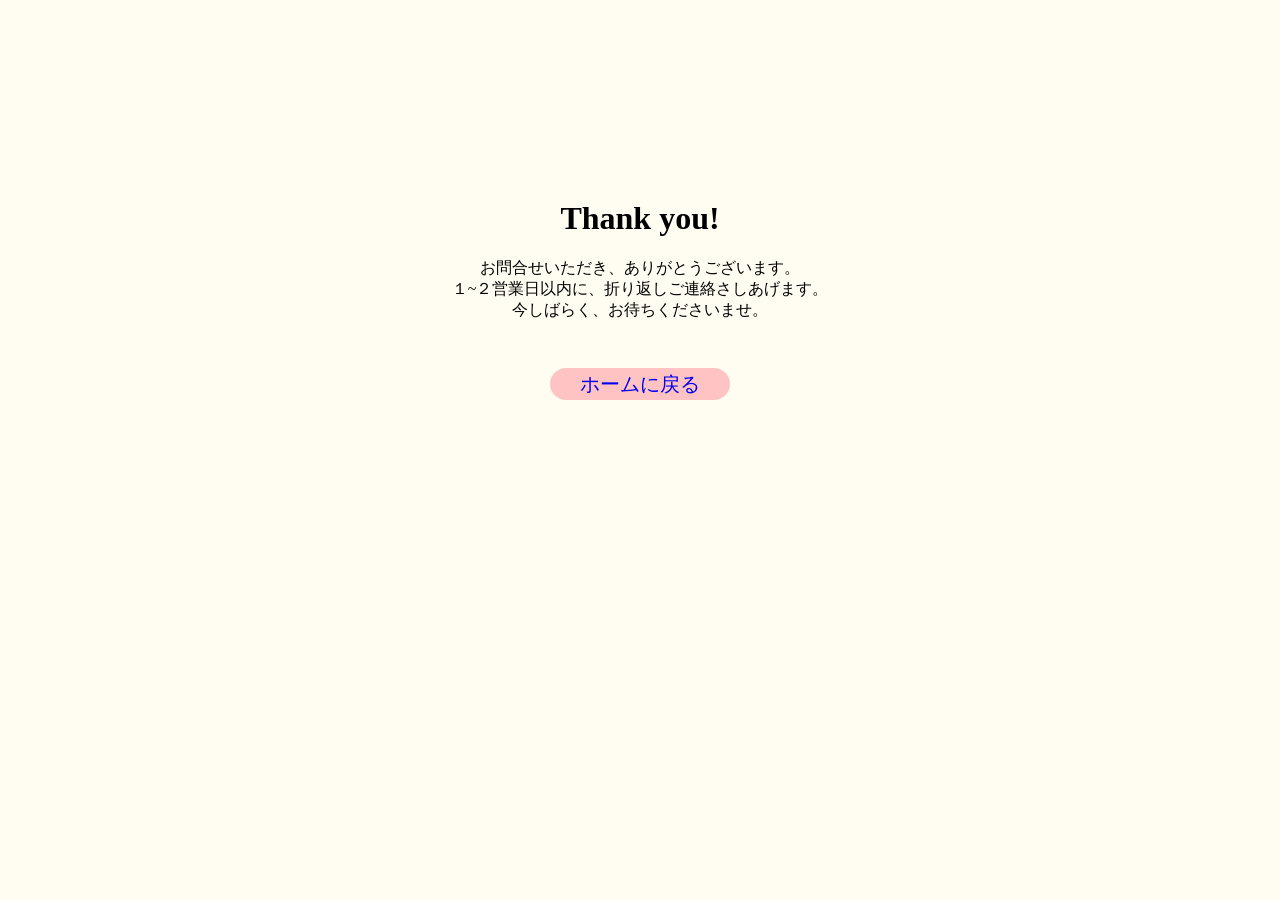
==== privacy/index.html @ 7d1b2efc "サイトタイトル・説明文を修正" ====
<!doctype html>
<html lang="ja">
  <head>
    <meta charset="UTF-8" />
    <meta name="viewport" content="width=device-width, initial-scale=1.0" />
    <link rel="stylesheet" href="../css/thankyou.css" />
    <title>Thank You!</title>
  </head>
  <body>
    <div id="thankyou">
      <h1>Thank you!</h1>
      <p class="contents">
        お問合せいただき、ありがとうございます。<br />
        １~２営業日以内に、折り返しご連絡さしあげます。<br />
        今しばらく、お待ちくださいませ。<br />
      </p>
      <a href="../index.html" id="home-button">ホームに戻る</a>
    </div>
  </body>
</html>
---- css/thankyou.css ----
:root {
  --button-color: #FFC3C4;
}

* {
    box-sizing: border-box;
}


body {
    margin:0 auto;
    font-family: "Hiragino Mincho ProN", "Shippori Mincho Regular", serif;
    background-color: #FFFDF2;
}

#thankyou {
    width: 50%;
    margin: 200px auto 0 auto;
    text-align: center;
}

.contents {
    margin: 10px 0 50px 0;
}

#home-button {
    font-size: 20px;
    background-color: var(--button-color);
    border: none;
    padding: 5px 30px;
    border-radius: 30px;
    font-family: inherit;
    text-decoration: none;
}

#home-button:visited {
    color: inherit;
}

#home-button:hover {
    opacity: 0.8;
}
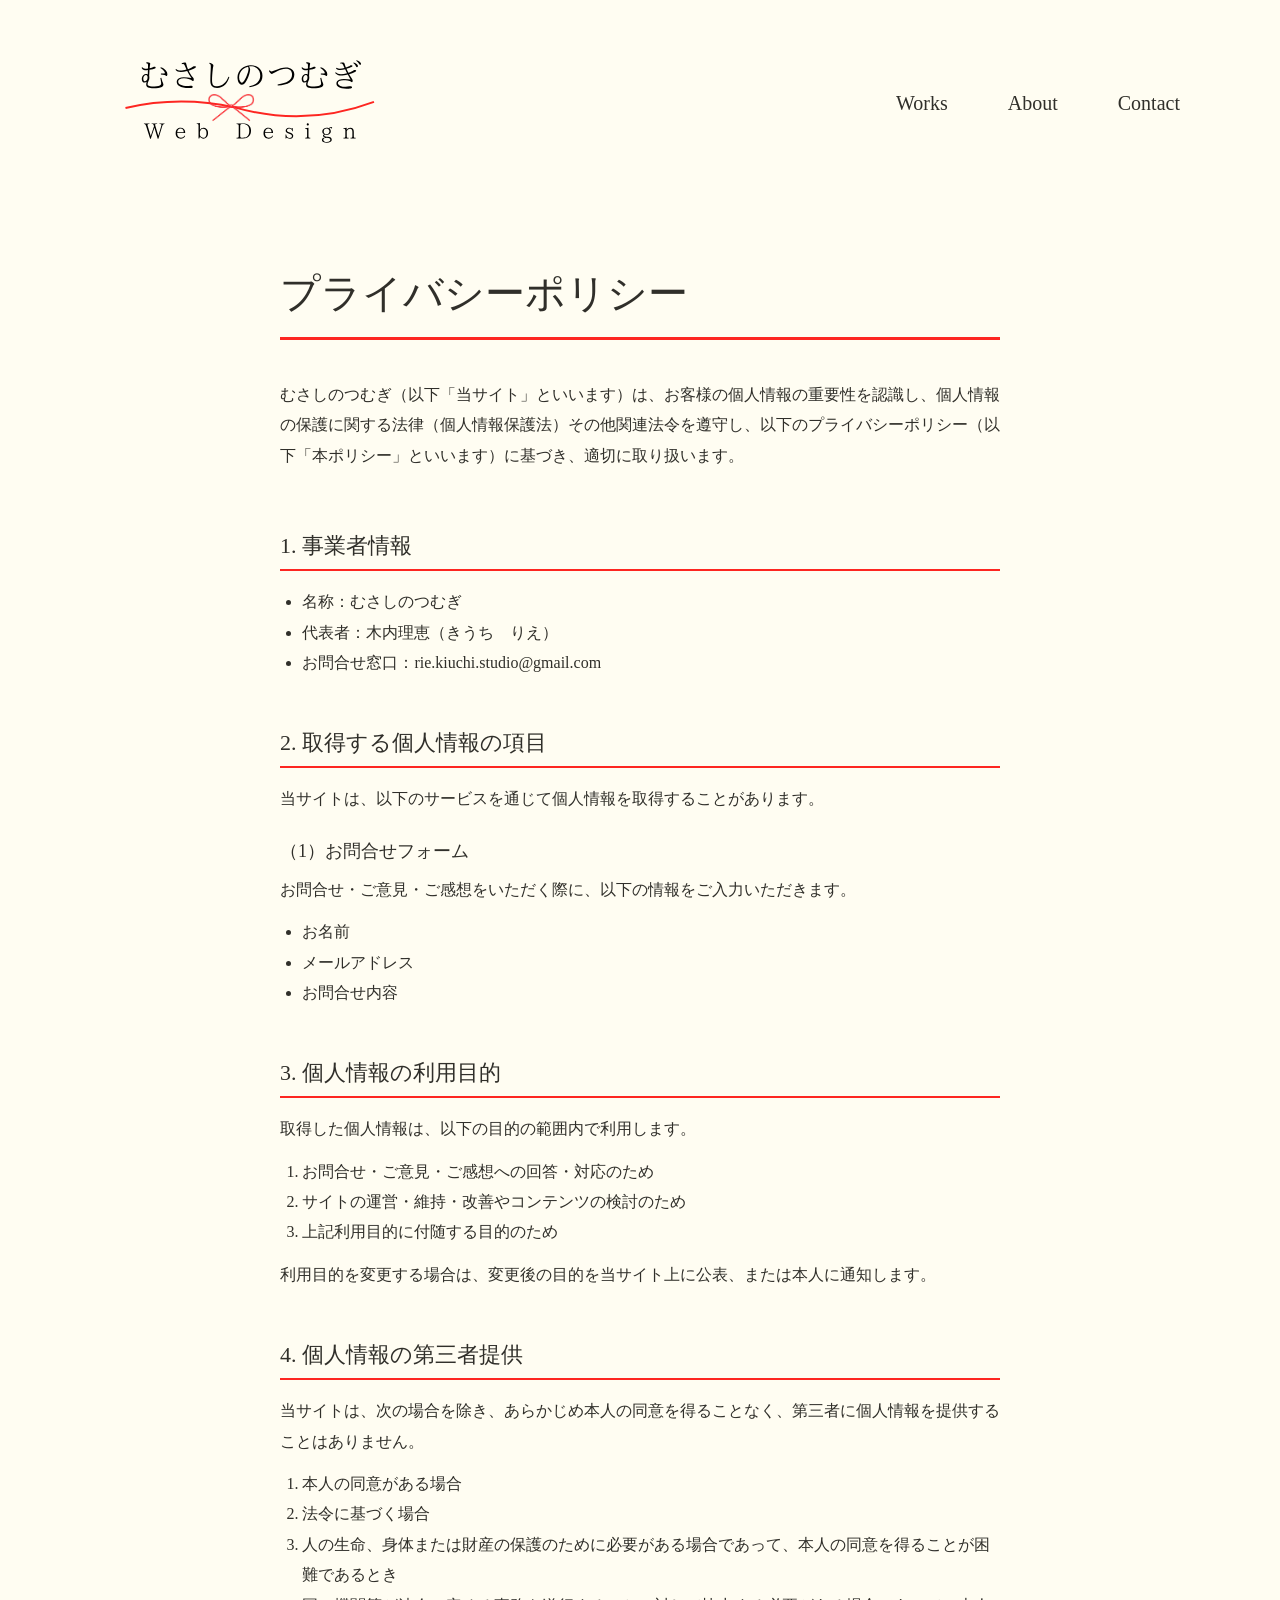
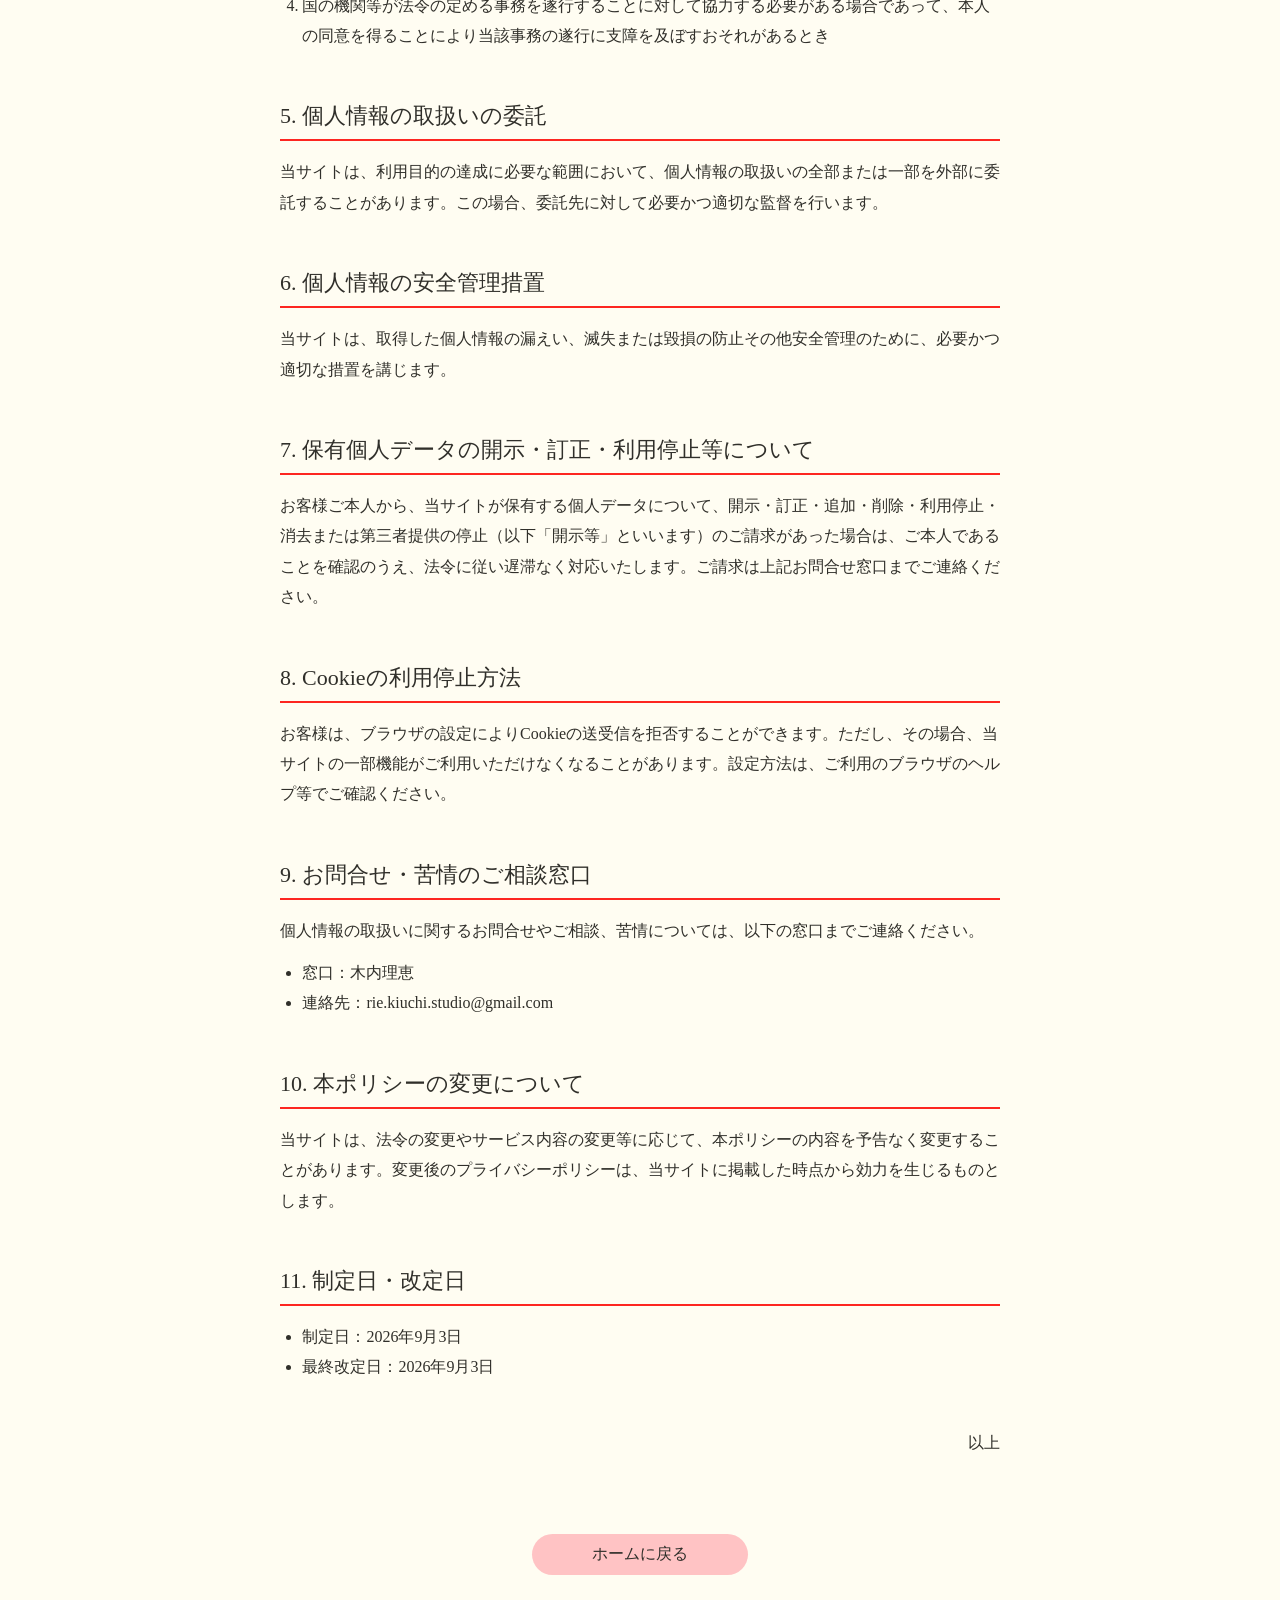
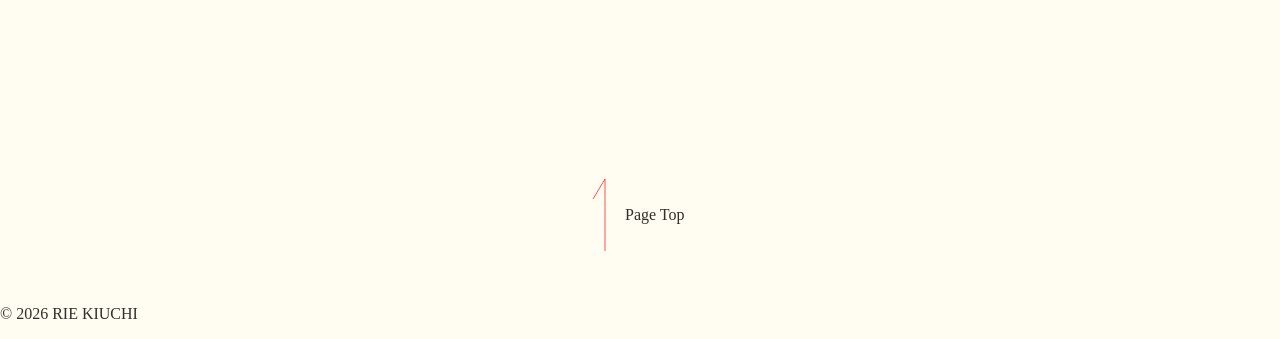
==== commit fc4a641a: "プライバシーポリシーを追加" ====
--- a/privacy/index.html
+++ b/privacy/index.html
@@ -3,18 +3,151 @@
   <head>
     <meta charset="UTF-8" />
     <meta name="viewport" content="width=device-width, initial-scale=1.0" />
-    <link rel="stylesheet" href="../css/thankyou.css" />
-    <title>Thank You!</title>
+    <link rel="stylesheet" href="../css/style.css" />
+    <link rel="icon" href="../img/favicon.png" />
+    <title>プライバシーポリシー｜むさしのつむぎ</title>
   </head>
-  <body>
-    <div id="thankyou">
-      <h1>Thank you!</h1>
-      <p class="contents">
-        お問合せいただき、ありがとうございます。<br />
-        １~２営業日以内に、折り返しご連絡さしあげます。<br />
-        今しばらく、お待ちくださいませ。<br />
+  <body class="policy-page">
+    <!-- ヘッダー -->
+    <header>
+      <!-- 名前 -->
+      <h3>
+        <a class="header-logo" href="../index.html">
+          <img src="../img/musashinotsumugi.svg" alt="むさしのつむぎロゴ" />
+        </a>
+      </h3>
+
+      <!-- ナビゲーション -->
+      <nav id="navigation">
+        <ul>
+          <li><a href="../index.html#works">Works</a></li>
+          <li><a href="../index.html#about">About</a></li>
+          <li><a href="../index.html#contact">Contact</a></li>
+        </ul>
+      </nav>
+      <button id="hamburger-button" type="button">
+        <span></span>
+        <span></span>
+        <span></span>
+      </button>
+    </header>
+
+    <main class="policy-content">
+      <h1 class="policy-title">プライバシーポリシー</h1>
+
+      <p class="policy-lead">
+        むさしのつむぎ（以下「当サイト」といいます）は、お客様の個人情報の重要性を認識し、個人情報の保護に関する法律（個人情報保護法）その他関連法令を遵守し、以下のプライバシーポリシー（以下「本ポリシー」といいます）に基づき、適切に取り扱います。
       </p>
-      <a href="../index.html" id="home-button">ホームに戻る</a>
-    </div>
+
+      <section class="policy-section">
+        <h2 class="policy-heading">1. 事業者情報</h2>
+        <ul>
+          <li>名称：むさしのつむぎ</li>
+          <li>代表者：木内理恵（きうち　りえ）</li>
+          <li>お問合せ窓口：rie.kiuchi.studio@gmail.com</li>
+        </ul>
+      </section>
+
+      <section class="policy-section">
+        <h2 class="policy-heading">2. 取得する個人情報の項目</h2>
+        <p>当サイトは、以下のサービスを通じて個人情報を取得することがあります。</p>
+        <h3 class="policy-subheading">（1）お問合せフォーム</h3>
+        <p>お問合せ・ご意見・ご感想をいただく際に、以下の情報をご入力いただきます。</p>
+        <ul>
+          <li>お名前</li>
+          <li>メールアドレス</li>
+          <li>お問合せ内容</li>
+        </ul>
+      </section>
+
+      <section class="policy-section">
+        <h2 class="policy-heading">3. 個人情報の利用目的</h2>
+        <p>取得した個人情報は、以下の目的の範囲内で利用します。</p>
+        <ol>
+          <li>お問合せ・ご意見・ご感想への回答・対応のため</li>
+          <li>サイトの運営・維持・改善やコンテンツの検討のため</li>
+          <li>上記利用目的に付随する目的のため</li>
+        </ol>
+        <p>利用目的を変更する場合は、変更後の目的を当サイト上に公表、または本人に通知します。</p>
+      </section>
+
+      <section class="policy-section">
+        <h2 class="policy-heading">4. 個人情報の第三者提供</h2>
+        <p>当サイトは、次の場合を除き、あらかじめ本人の同意を得ることなく、第三者に個人情報を提供することはありません。</p>
+        <ol>
+          <li>本人の同意がある場合</li>
+          <li>法令に基づく場合</li>
+          <li>人の生命、身体または財産の保護のために必要がある場合であって、本人の同意を得ることが困難であるとき</li>
+          <li>国の機関等が法令の定める事務を遂行することに対して協力する必要がある場合であって、本人の同意を得ることにより当該事務の遂行に支障を及ぼすおそれがあるとき</li>
+        </ol>
+      </section>
+
+      <section class="policy-section">
+        <h2 class="policy-heading">5. 個人情報の取扱いの委託</h2>
+        <p>
+          当サイトは、利用目的の達成に必要な範囲において、個人情報の取扱いの全部または一部を外部に委託することがあります。この場合、委託先に対して必要かつ適切な監督を行います。
+        </p>
+      </section>
+
+      <section class="policy-section">
+        <h2 class="policy-heading">6. 個人情報の安全管理措置</h2>
+        <p>
+          当サイトは、取得した個人情報の漏えい、滅失または毀損の防止その他安全管理のために、必要かつ適切な措置を講じます。
+        </p>
+      </section>
+
+      <section class="policy-section">
+        <h2 class="policy-heading">7. 保有個人データの開示・訂正・利用停止等について</h2>
+        <p>
+          お客様ご本人から、当サイトが保有する個人データについて、開示・訂正・追加・削除・利用停止・消去または第三者提供の停止（以下「開示等」といいます）のご請求があった場合は、ご本人であることを確認のうえ、法令に従い遅滞なく対応いたします。ご請求は上記お問合せ窓口までご連絡ください。
+        </p>
+      </section>
+
+      <section class="policy-section">
+        <h2 class="policy-heading">8. Cookieの利用停止方法</h2>
+        <p>
+          お客様は、ブラウザの設定によりCookieの送受信を拒否することができます。ただし、その場合、当サイトの一部機能がご利用いただけなくなることがあります。設定方法は、ご利用のブラウザのヘルプ等でご確認ください。
+        </p>
+      </section>
+
+      <section class="policy-section">
+        <h2 class="policy-heading">9. お問合せ・苦情のご相談窓口</h2>
+        <p>個人情報の取扱いに関するお問合せやご相談、苦情については、以下の窓口までご連絡ください。</p>
+        <ul>
+          <li>窓口：木内理恵</li>
+          <li>連絡先：rie.kiuchi.studio@gmail.com</li>
+        </ul>
+      </section>
+
+      <section class="policy-section">
+        <h2 class="policy-heading">10. 本ポリシーの変更について</h2>
+        <p>
+          当サイトは、法令の変更やサービス内容の変更等に応じて、本ポリシーの内容を予告なく変更することがあります。変更後のプライバシーポリシーは、当サイトに掲載した時点から効力を生じるものとします。
+        </p>
+      </section>
+
+      <section class="policy-section">
+        <h2 class="policy-heading">11. 制定日・改定日</h2>
+        <ul>
+          <li>制定日：2026年9月3日</li>
+          <li>最終改定日：2026年9月3日</li>
+        </ul>
+      </section>
+
+      <p class="policy-end">以上</p>
+      <a href="../index.html" class="send-button-design">ホームに戻る</a>
+    </main>
+
+    <footer>
+      <a href="#" class="pagetop">
+        <img class="arrow" src="../img/page-top.svg" alt="arrow" />
+        <div class="pagetop-text">Page Top</div>
+      </a>
+      <div>
+        <p id="copyright">&copy; 2026 RIE KIUCHI</p>
+      </div>
+    </footer>
+
+    <script src="../js/top.js"></script>
   </body>
 </html>
--- a/css/style.css
+++ b/css/style.css
@@ -0,0 +1,757 @@
+:root {
+  --body-color: #FFFDF2;
+  --ribbon-color: #FD2621;
+  --button-color: #FFC3C4;
+  --text-color: #302f2a;
+  --thread-space: 100px; /* 糸のレーンを左に100px確保している */  
+  --thread-left: 40px; /* 糸が引かれている左からの位置*/
+}
+
+* {
+    box-sizing: border-box;
+}
+
+html {
+    scroll-behavior: smooth;
+}
+
+h1,h2,h3 {
+    font-weight: 500;
+}
+
+body {
+    color: var(--text-color);
+    margin:0 auto;
+    font-family: "Hiragino Mincho ProN", "Shippori Mincho Regular", serif;
+    font-weight: 400;
+    background-color: var(--body-color);
+}
+
+header {
+    max-width: 1700px;
+    margin: 50px auto;
+    display: flex;
+    justify-content: space-between;
+    align-items: center;
+}
+
+.section-title {
+    font-size: 48px;
+    text-align: left;
+    margin-top: 100px;
+    margin-bottom: 20px;
+    padding: 0 0 10px 20px;
+    border-bottom: solid 3px var(--ribbon-color);
+}
+
+.ribbon-pc {
+    position: absolute;
+    left: 0px;
+    top: -20px;    
+    width: 80px;
+    height: 50px;
+    z-index: 5;
+    opacity: 0;
+    transition: opacity 1s ease;     
+}
+
+.ribbon-pc.scroll {
+    opacity: 1;
+}
+
+.ribbon-sp {
+    display: none;
+}
+
+/* .ribbon-pc(position: absolute)の基準にするため、
+   セクション共通で position: relative を持たせる */
+.thread-sections {
+    position: relative;
+    scroll-margin-top: 40px;
+}
+
+/* 糸のレーン分、左側を空ける共通クラス。
+   各セクションの中身をまとめて1つのdivで囲み、そのdivにだけ付ける。
+   margin-leftなのは、中の要素が別途 padding-left を持っていても競合しないようにするため */
+.thread-content {
+    margin-left: var(--thread-space);
+}
+
+
+/* 糸含む全体 */
+.page-wrapper {
+    position: relative;
+    max-width: 1080px;
+    margin: 0 auto;
+}
+
+/* 糸 */
+
+/* メインセクションの糸 */
+#thread-line-top {
+    position: absolute;
+    top: 80px;
+    left: var(--thread-left);
+    width: 1px;
+    height: calc(100% + 20px);
+    background-color: var(--ribbon-color);
+    z-index: 5;
+    /* 糸の動き */
+    transform: scaleY(0);
+    transform-origin: top;
+    transition: transform 1.5s ease 0.5s;
+}
+
+#thread-line-top.scroll {
+    transform: scaleY(1);
+}
+
+/* 他セクションの糸 */
+.thread-line {
+    position: absolute;
+    left: var(--thread-left);
+    width: 1px;
+    height: calc(100% + 100px);
+    background-color: var(--ribbon-color);
+    z-index: 5;
+    transform: scaleY(0);
+    transform-origin: top;
+    transition: transform 2.5s ease 0.5s;
+}
+
+.thread-line.scroll {
+    transform: scaleY(1);
+}
+
+/* 最後のセクションのみ糸を短く */
+#contact .thread-line {
+    height: 100%;
+}
+
+/* ナビゲーション */
+#hamburger-button {
+    display: none;
+}
+
+header > h3 {
+    padding-left: 100px;
+    font-size: 24px;
+    margin: 0;
+}
+
+.header-logo {
+    text-decoration: none;
+    color: inherit;
+}
+
+
+#navigation {
+    padding-right: 100px;
+    font-size: 20px;
+}
+
+#navigation ul {
+    display: flex;
+    padding-left: 0;
+    column-gap: 60px;
+}
+
+#navigation li {
+    list-style: none;
+}
+
+#navigation a {
+    text-decoration: none;
+    color: var(--text-color);
+}
+
+#navigation a:hover {
+    /* text-decoration: underline; */
+    opacity: 50%;
+}
+
+
+/* Main Visual */
+#main-visual {
+    position: relative;
+    /* height: 80vh; */
+    height: clamp(600px, 80vh, 750px);
+}
+
+.main-message {
+    width: 60%;
+}
+
+.main-text {
+    position: relative; 
+    font-size: 48px;
+    z-index: 12;
+    margin: 0;
+    padding: 130px 0 0 0;
+    font-weight: 300;
+}
+
+.main-text > span {
+    color: var(--ribbon-color);
+}
+
+.sub-text{
+    position: relative;
+    padding: 24px 0 0 5px;
+    z-index: 11;
+    font-size: 24px;   
+    font-weight: 300;
+    line-height: 1.8;
+}
+
+.my-photo {
+    /* ヒーローエリアの画像は、pagewrapper=1080pxより左右200pxずつ大きめに表示する */
+    position: absolute;
+    left: -200px;
+    width: calc(100% + 400px);
+    height: 100%;
+    object-fit: cover;
+    object-position: right center;
+    z-index: 1;
+}
+
+/* Message */
+.message-area {
+    display: grid;
+    grid-template-columns: 300px 1fr;
+    grid-template-areas:
+        "photo contents"
+        "photo name";
+    align-items: center;
+    gap: 24px;
+}
+
+.message-photo {
+    grid-area: photo;
+    width: 300px;
+}
+
+.message-photo img {
+    width: 100%;
+    border-radius: 10px;
+}
+
+.message-contents {
+    grid-area: contents;
+}
+
+.message-title {
+    font-size: 28px;
+    font-weight: 400;
+}
+
+.my-name {
+    text-align: right;
+    font-size: 24px;
+}
+
+
+.my-name-s {
+    font-size: 16px;   
+}
+
+/* Works */
+
+.works-title{
+    font-size: 24px;
+    text-align: center;
+}
+
+.card-area {
+    display: flex;
+    flex-wrap: wrap;
+    justify-content: center;
+    gap: 50px 50px;
+    margin-bottom: 40px;
+}
+
+.card-title {
+    font-size: 20px;
+    font-weight: 400;
+}
+
+.cards-lp{
+    width: 500px;
+}
+
+.cards-banner{
+    width: 300px;
+}
+
+.cards-lp > img {
+    width: 100%;
+}
+
+.cards-banner > img {
+    width: 90%;
+}
+
+.source {
+    display: inline-block;
+    width: 80px;
+}
+
+.tool-figma {
+    background-color: #B0D4E2;
+    text-align: center;
+    border-radius: 12px;
+    padding: 2px 16px;    
+}
+
+.tool-photoshop {
+    background-color: #FCC0EA;
+    text-align: center;
+    border-radius: 12px;
+    padding: 2px 16px;
+}
+
+.tool-wordpress {
+    background-color: #a4e7cb;
+    text-align: center;
+    border-radius: 12px;
+    padding: 2px 16px;
+}
+
+
+/* About */
+
+.about-container {
+    display: flex;
+    gap: 0 5%;
+    margin-top: 100px;
+    padding: 0 20px;
+}
+
+.about-img {
+    width: 40%;
+}
+
+.about-photo {
+    width: 100%;
+    border-radius: 5%;
+}
+
+.about-text {
+    width: 60%;
+}
+
+.about-text > h2 {
+    margin: 0;
+}
+
+#skill-grid {
+    display: grid;
+    grid-template-columns: 120px 1fr;
+    row-gap: 10px;
+}
+
+/* Contact */
+
+/* #contact-form {
+    display: none;
+} */
+
+.contact-table {
+    width: 60%;
+    max-width: 600px;
+    margin: 40px auto 0;
+}
+
+.form-row {
+    display: flex;
+    flex-direction: column;
+}
+
+.table-title {
+    padding: 20px 0 10px 0;    
+}
+
+.table-input {
+    padding: 10px 0;
+}
+
+#yourname, #email {
+    width: 100%;
+    height: 48px;
+}
+
+#message {
+    width: 100%;
+    height: 220px;
+}
+
+.send-button-design {
+    display: block; /* 中央揃えするためにはdivにする必要がある */
+    width: fit-content; /* input(置換要素)以外(a, buttonなど)でも幅を中身に合わせて中央揃えを効かせる */
+    margin: 16px auto 0;
+    background-color: var(--button-color);
+    border: none;
+    padding: 10px 60px;
+    border-radius: 30px;
+    cursor: pointer;
+    font-size: 20apx;
+    font-family: inherit; /* 親を継承 */
+    text-decoration: none;
+    color: inherit; /* 親を継承 */
+}
+
+.send-button-design:hover{
+    opacity: 0.8;
+}
+
+.error-message {
+    color: var(--ribbon-color);
+}
+
+/* Footer */
+.copyright {
+    text-align: center;
+    margin: 0 0 50px 0;
+}
+
+.privacy {
+    text-decoration: none;
+    color: var(--text-color);
+}
+
+.pagetop {
+    display: flex;
+    align-items: center;
+    height: 80px;
+    width: 110px;
+    margin: 100px auto 50px auto;
+    text-decoration: none;
+    color: var(--text-color);
+}
+
+.arrow {
+    height: 100%;
+}
+
+.pagetop:hover {
+    opacity: 50%;
+}
+
+/* Privacy Policy */
+.policy-content {
+    max-width: 800px;
+    margin: 0 auto;
+    padding: 60px 40px 100px;
+}
+
+.policy-title {
+    font-size: 40px;
+    font-weight: 500;
+    margin: 0 0 40px;
+    padding-bottom: 16px;
+    border-bottom: solid 3px var(--ribbon-color);
+}
+
+.policy-lead {
+    line-height: 1.9;
+    margin-bottom: 60px;
+}
+
+.policy-section {
+    margin-bottom: 50px;
+}
+
+.policy-heading {
+    font-size: 22px;
+    font-weight: 500;
+    margin: 0 0 16px;
+    padding-bottom: 8px;
+    border-bottom: solid 2px var(--ribbon-color);
+}
+
+.policy-subheading {
+    font-size: 18px;
+    font-weight: 500;
+    margin: 24px 0 12px;
+}
+
+.policy-section p,
+.policy-section ul,
+.policy-section ol {
+    line-height: 1.9;
+    margin: 0 0 12px;
+}
+
+.policy-section ul,
+.policy-section ol {
+    padding-left: 1.4em;
+}
+
+.policy-end {
+    text-align: right;
+    margin: 0 0 80px;
+}
+
+.policy-home-link {
+    display: inline-block;
+    color: inherit;
+}
+
+/* Thank You */
+#thankyou {
+    width: 50%;
+    margin: 200px auto 0 auto;
+    text-align: center;
+}
+
+#thankyou .contents {
+    margin: 10px 0 50px 0;
+}
+
+#home-button {
+    font-size: 20px;
+    background-color: var(--button-color);
+    border: none;
+    padding: 5px 30px;
+    border-radius: 30px;
+    font-family: inherit;
+    text-decoration: none;
+}
+
+#home-button:visited {
+    color: inherit;
+}
+
+#home-button:hover {
+    opacity: 0.8;
+}
+
+@media (max-width: 767px) {
+    .policy-content {
+        padding: 40px 20px 80px;
+    }
+
+    .policy-title {
+        font-size: 28px;
+    }
+
+    .policy-heading {
+        font-size: 20px;
+    }
+}
+
+
+@media (max-width: 767px) {
+    /* メニュー開いている間はスクロール禁止 */
+    body.menu-open {
+        overflow: hidden;
+    }
+
+    /* SPでは糸のレーンを使わないので、共通の左空けをリセット。
+       代わりに全セクション共通で左右にpaddingを効かせる */
+    .thread-content {
+        margin-left: 0;
+        padding: 0 40px;
+    }
+
+    /* ヘッダ */
+    header {
+        margin: 20px auto;
+        position: relative;
+    }
+
+    #navigation {
+        position: fixed;
+    }
+
+    #navigation.is-opened {
+        display: block;
+        width: 100vw;
+        height: 100vh;
+        top: 0px;
+        background-color: rgb(100, 100, 100, 0.8) ;
+        z-index: 20;
+    }
+
+    #navigation ul {
+        flex-direction: column;
+        align-items: center;
+        gap: 50px;
+        width: 80vw;
+        height: 100vh;
+        margin: 0;
+        padding-top: 100px;
+        border-radius: 0 10px 10px 0;
+        background-color: var(--body-color);
+        transform: translateX(-80vw);
+        transition: 0.5s;
+    }
+
+    #navigation.is-opened ul {
+        transform: translateX(0);
+    }
+
+    #hamburger-button {
+        display: flex;
+        flex-direction: column;
+        justify-content: space-between;
+        gap: 10px;
+        color: var(--ribbon-color);
+        border: none;
+        background-color: transparent;
+        cursor: pointer;
+        margin-right: 20px;
+        z-index: 30;
+    }
+
+    #hamburger-button span {
+        width: 30px;
+        height: 2px;
+        background-color: var(--ribbon-color);
+        transition: 0.3s;
+    }
+
+    #hamburger-button.is-opened span:nth-of-type(1){
+        transform: translateY(12px) rotate(45deg);
+    }
+
+    #hamburger-button.is-opened span:nth-of-type(2){
+        opacity: 0;
+    }
+
+    #hamburger-button.is-opened span:nth-of-type(3){
+        transform: translateY(-12px) rotate(-45deg);
+    }
+
+    header > h3 {
+        padding-left: 20px;
+        font-size: 20px;
+    }
+
+    /* 各セクションのタイトル */
+    .section-title-wrapper {
+        position: relative;
+    }
+
+    .section-title {
+        font-size: 24px;
+        margin: 50px 0 20px 0; /* 左右の余白は共通の.thread-contentのpaddingに任せる */
+        padding: 0 0 5px 0;
+        border-bottom: solid 1px var(--ribbon-color);
+    }
+
+    .ribbon-sp {
+        display: block;
+        position: absolute;
+        left: 20px;
+        top: 30px;    
+        width: 40px;
+        height: 25px;
+        z-index: 5;      
+    }
+
+
+
+    /* Main Visual */    
+    .main-message {
+        width: 100%;
+        padding-left: 60px;
+    }
+
+    .main-text {
+        font-size: 32px;
+    }
+
+    .sub-text {
+        font-size: 14px;
+    }
+
+    .my-photo {
+        left: 0;
+        width: 100%;
+    }
+
+    /* 糸 */
+    .thread-line {
+        display: none;
+    }
+
+    #thread-line-top {
+        height: 350px;
+        width: 1px;
+    }
+
+    /* SP側のリボンは、Section titleを親とする*/
+    .ribbon-pc {
+        display: none;      
+    }
+    
+
+    /* Message */
+    .message-area {
+        grid-template-columns: 1fr;
+        grid-template-areas:
+            "contents"
+            "photo"
+            "name";
+    }
+
+    .message-photo {
+        width: 80%;
+        margin: 0 auto;
+    }
+
+    /* Works */
+    .works-title {
+        font-size: 16px;
+    }
+
+    .cards-lp,
+    .cards-banner{
+        width: 80%;
+    }
+
+    .cards-lp a {
+        font-size: 12px;
+    }
+
+    .cards-lp > img,
+    .cards-banner > img {
+        width: 100%;
+    }
+
+    /* About */
+    .about-container {
+        display: block;
+        margin: 0;
+        padding: 0; /* 左右の余白は共通の.thread-contentのpaddingに任せる */
+        font-size: 14px;
+    }
+
+    .about-img {
+        width: 80%;
+        margin: 30px auto 0;
+    }
+
+    .about-text {
+        width: 100%;
+    }
+
+    .about-text > h2 {
+        margin: 0;
+    }
+
+    .skill-title {
+        display: inline-block;
+        width: 120px;
+    }
+
+    
+    /* Contact */
+    /* 左右の余白は共通の.thread-contentのpaddingに任せる */
+
+    .contact-table {
+        width: 80%;
+    }
+
+}
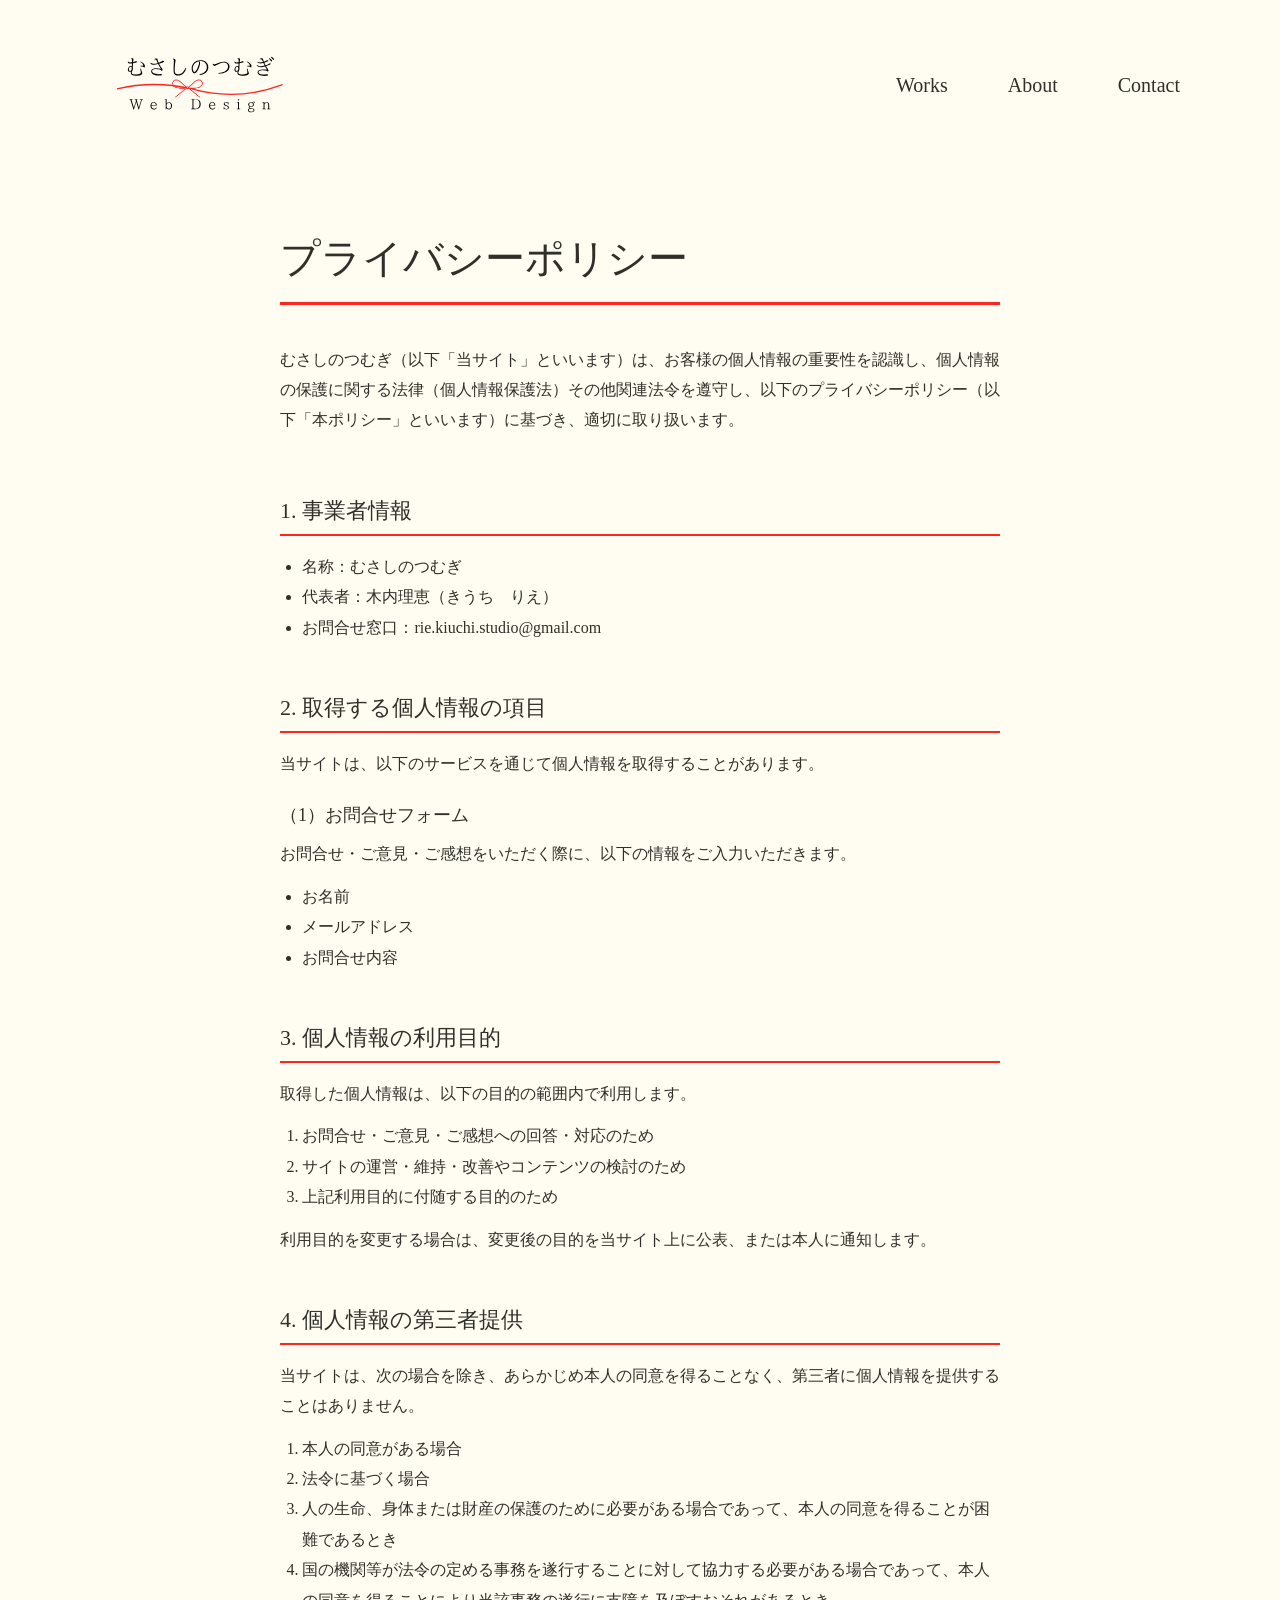
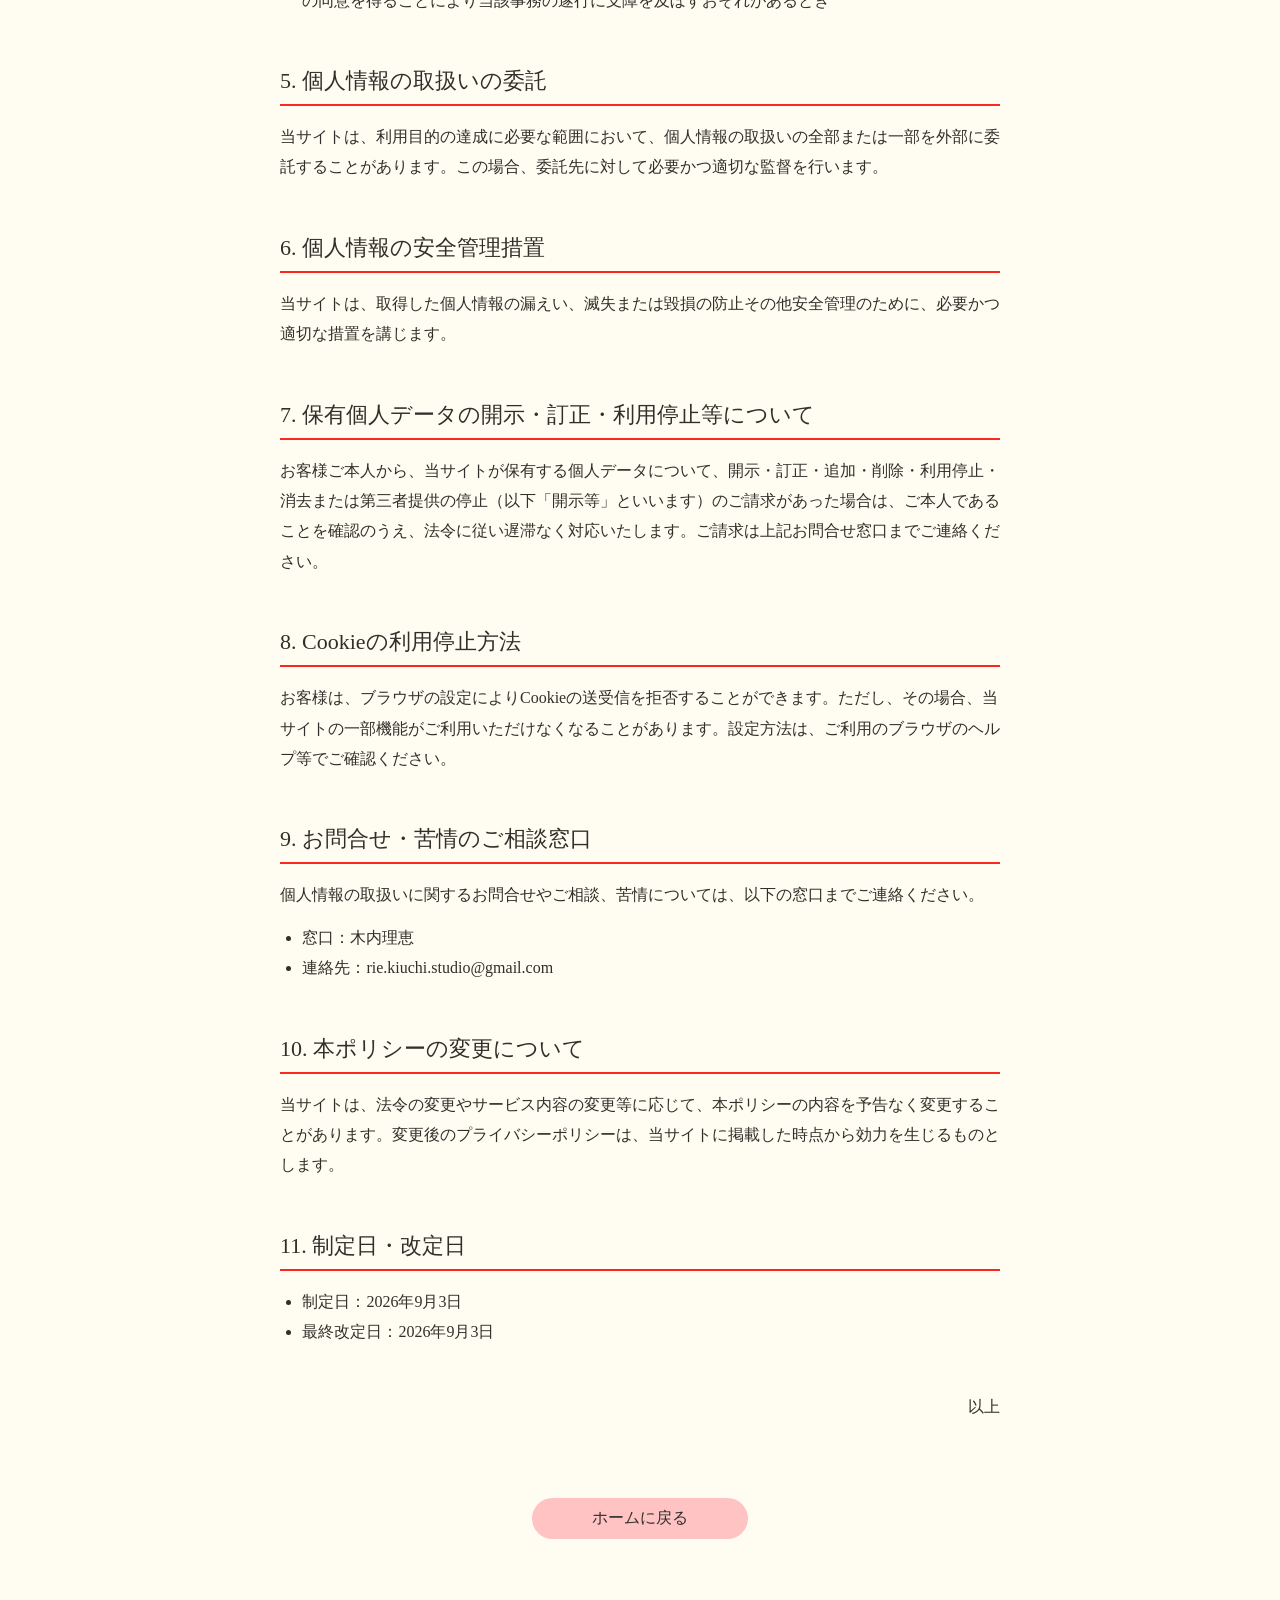
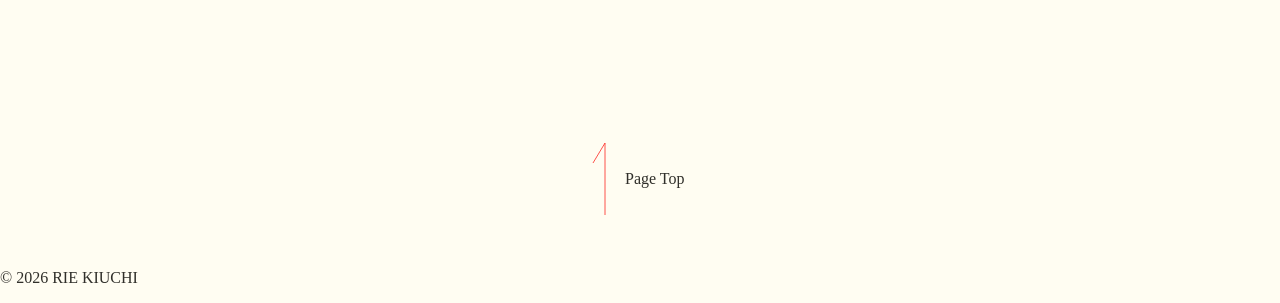
==== commit b558ff9c: "不具合修正" ====
--- a/privacy/index.html
+++ b/privacy/index.html
@@ -9,13 +9,13 @@
   </head>
   <body class="policy-page">
     <!-- ヘッダー -->
-    <header>
+    <header class="header">
       <!-- 名前 -->
-      <h3>
-        <a class="header-logo" href="../index.html">
-          <img src="../img/musashinotsumugi.svg" alt="むさしのつむぎロゴ" />
+      <div class="header-logo">
+        <a  href="/">
+          <img class="header-logo-img" src="../img/musashinotsumugi.svg" alt="むさしのつむぎロゴ" />
         </a>
-      </h3>
+      </div>
 
       <!-- ナビゲーション -->
       <nav id="navigation">
--- a/css/style.css
+++ b/css/style.css
@@ -27,12 +27,13 @@
     background-color: var(--body-color);
 }
 
-header {
-    max-width: 1700px;
-    margin: 50px auto;
-    display: flex;
-    justify-content: space-between;
-    align-items: center;
+a {
+    text-decoration: none;
+    color: var(--text-color);
+}
+
+a:hover {
+    opacity: 50%;
 }
 
 .section-title {
@@ -133,24 +134,25 @@
     display: none;
 }
 
-header > h3 {
-    padding-left: 100px;
-    font-size: 24px;
-    margin: 0;
+.header{
+    max-width: 1700px;
+    margin: 50px auto;
+    display: flex;
+    justify-content: space-between;
+    align-items: center;
+    padding: 0 100px;
 }
 
 .header-logo {
-    text-decoration: none;
-    color: inherit;
-}
-
-
-#navigation {
-    padding-right: 100px;
+    width: 200px;
+}
+
+.header-logo-img {
+    width: 100%;
+}
+
+#navigation ul {
     font-size: 20px;
-}
-
-#navigation ul {
     display: flex;
     padding-left: 0;
     column-gap: 60px;
@@ -158,11 +160,6 @@
 
 #navigation li {
     list-style: none;
-}
-
-#navigation a {
-    text-decoration: none;
-    color: var(--text-color);
 }
 
 #navigation a:hover {
@@ -555,9 +552,14 @@
     }
 
     /* ヘッダ */
-    header {
+    .header {
         margin: 20px auto;
         position: relative;
+        padding: 0 20px;     
+    }
+
+    .header-logo {
+        width: 140px;
     }
 
     #navigation {
@@ -636,22 +638,21 @@
     .section-title {
         font-size: 24px;
         margin: 50px 0 20px 0; /* 左右の余白は共通の.thread-contentのpaddingに任せる */
-        padding: 0 0 5px 0;
+        padding: 0 0 6px 0;
+        text-align: center;
         border-bottom: solid 1px var(--ribbon-color);
     }
 
     .ribbon-sp {
         display: block;
         position: absolute;
-        left: 20px;
+        left: -20px;
         top: 30px;    
         width: 40px;
         height: 25px;
         z-index: 5;      
     }
 
-
-
     /* Main Visual */    
     .main-message {
         width: 100%;
@@ -686,7 +687,6 @@
         display: none;      
     }
     
-
     /* Message */
     .message-area {
         grid-template-columns: 1fr;
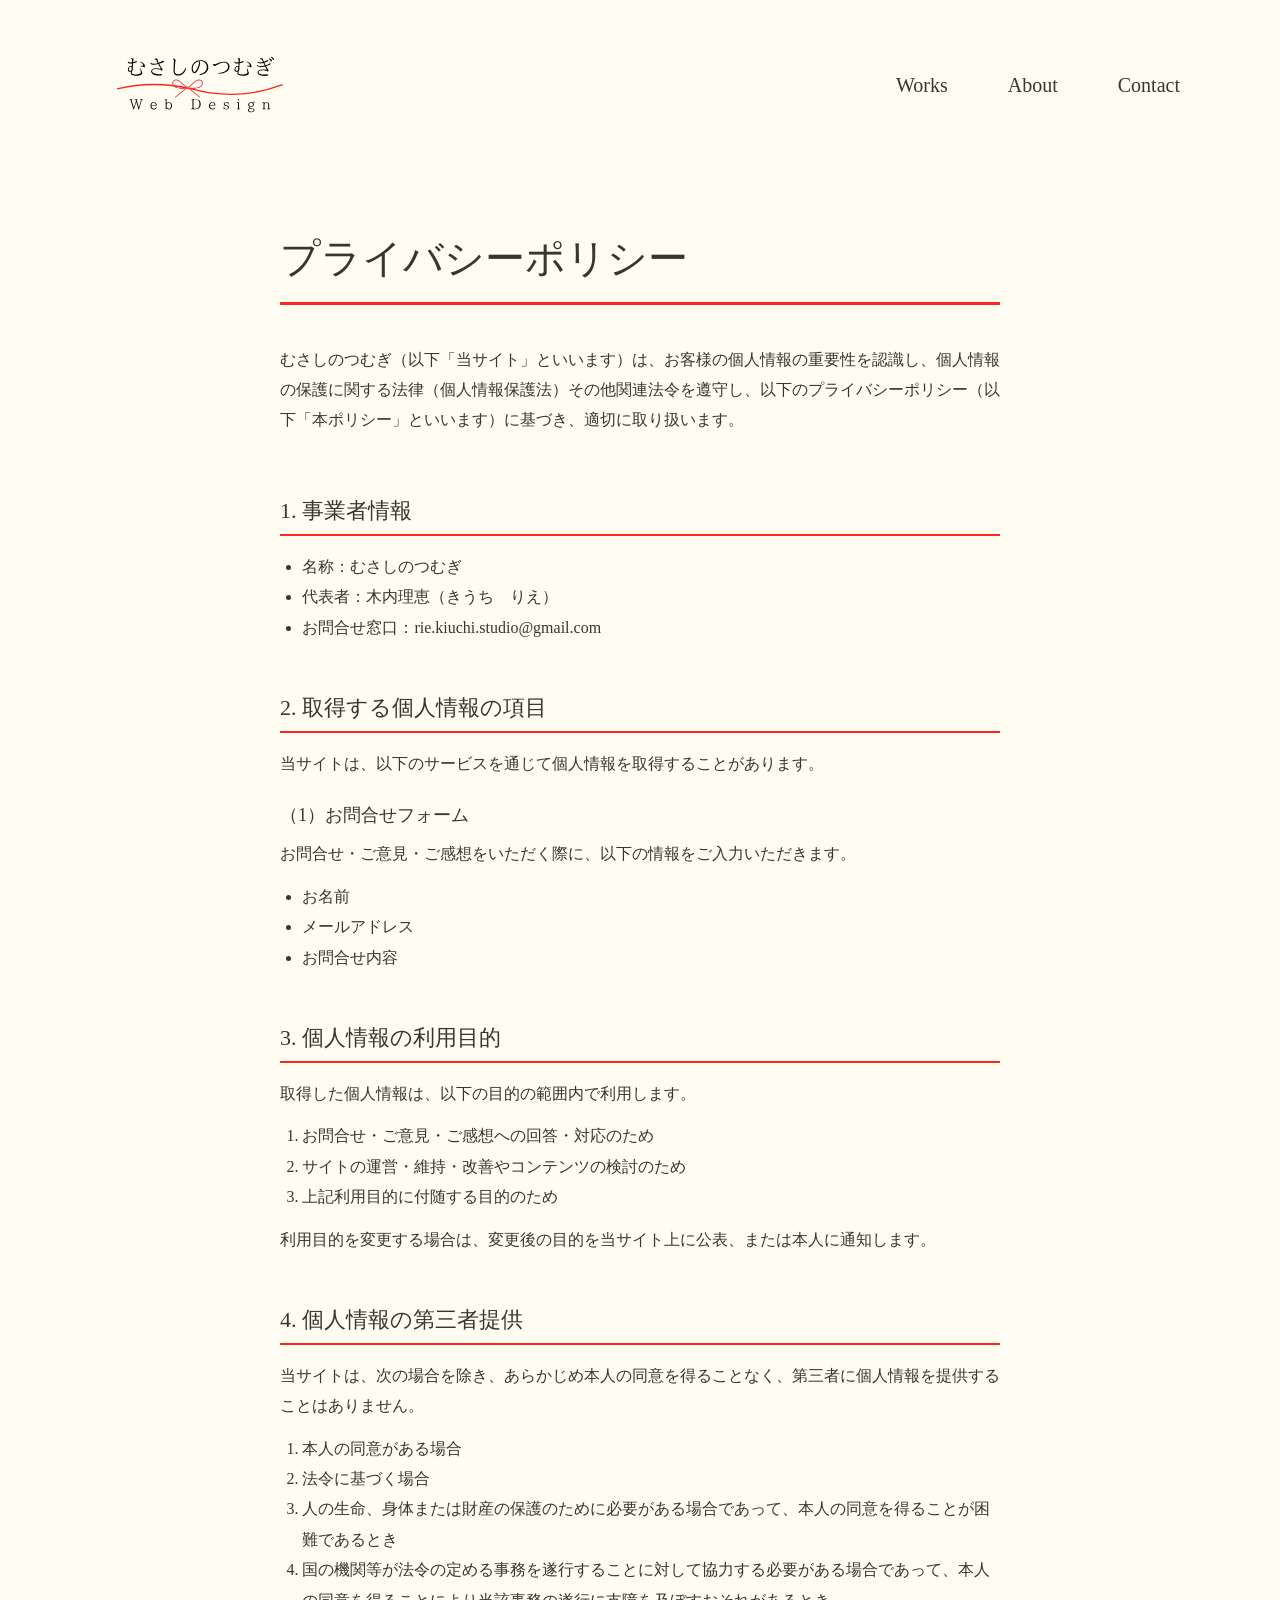
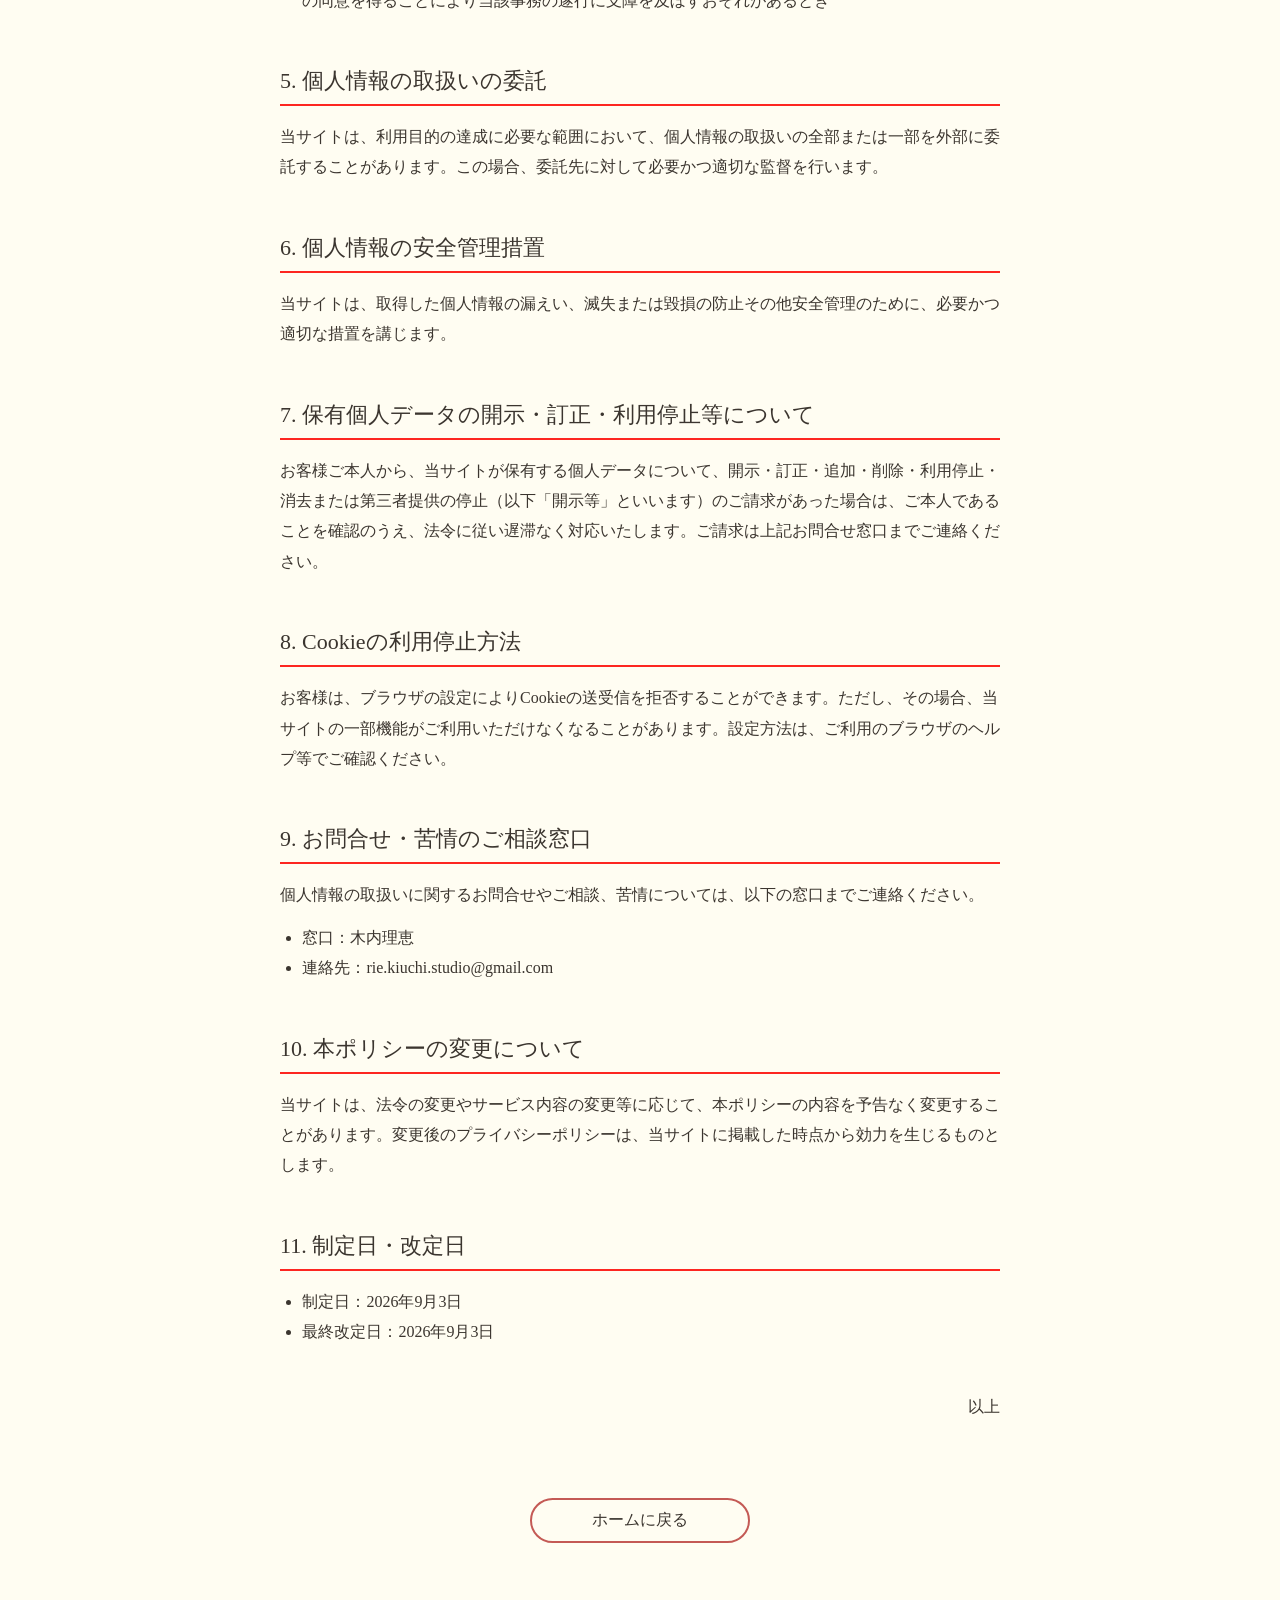
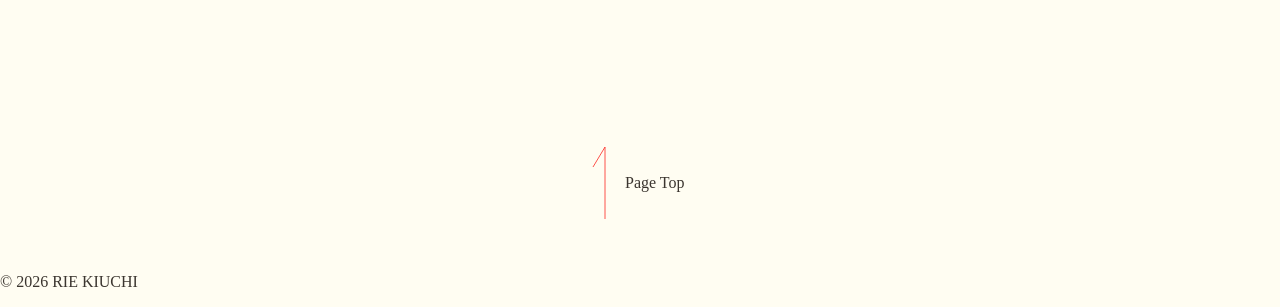
==== commit 3fa5063d: "ボタンデザインを修正　TODO:Webサイトを見る　のデザインは次のコミットにて" ====
--- a/privacy/index.html
+++ b/privacy/index.html
@@ -12,7 +12,7 @@
     <header class="header">
       <!-- 名前 -->
       <div class="header-logo">
-        <a  href="/">
+        <a href="../index.html">
           <img class="header-logo-img" src="../img/musashinotsumugi.svg" alt="むさしのつむぎロゴ" />
         </a>
       </div>
@@ -135,7 +135,7 @@
       </section>
 
       <p class="policy-end">以上</p>
-      <a href="../index.html" class="send-button-design">ホームに戻る</a>
+      <a href="../index.html" class="button-design">ホームに戻る</a>
     </main>
 
     <footer>
--- a/css/style.css
+++ b/css/style.css
@@ -1,8 +1,14 @@
 :root {
   --body-color: #FFFDF2;
   --ribbon-color: #FD2621;
-  --button-color: #FFC3C4;
-  --text-color: #302f2a;
+  --button-color: #C45A55;
+  --button-font-color: #ffffff;
+  --text-color: #3B352F;
+  --figma-color: #B0D4E2;
+  --photoshop-color: #FCC0EA;
+  --wordpress-color: #a4e7cb;
+  --tag-bg-color: #ffffff;
+  --fontsize-button: 16px;
   --thread-space: 100px; /* 糸のレーンを左に100px確保している */  
   --thread-left: 40px; /* 糸が引かれている左からの位置*/
 }
@@ -270,6 +276,7 @@
 .card-title {
     font-size: 20px;
     font-weight: 400;
+    margin-bottom: 8px;
 }
 
 .cards-lp{
@@ -293,27 +300,38 @@
     width: 80px;
 }
 
+.card-tool {
+    margin-bottom: 32px;
+}
+
+.card-visit {
+    text-align: center;
+    margin-bottom: 32px;
+}
+
+.card-visit-button {
+    font-size: var(--fontsize-button);
+    padding: 8px 32px;
+}
+
+.tool-tag {
+    text-align: center;
+    border-radius: 4px;
+    padding: 2px 16px;
+    background-color: var(--tag-bg-color);
+}
+
 .tool-figma {
-    background-color: #B0D4E2;
-    text-align: center;
-    border-radius: 12px;
-    padding: 2px 16px;    
+    border: 2px solid var(--figma-color);  
 }
 
 .tool-photoshop {
-    background-color: #FCC0EA;
-    text-align: center;
-    border-radius: 12px;
-    padding: 2px 16px;
+    border: 2px solid var(--photoshop-color);
 }
 
 .tool-wordpress {
-    background-color: #a4e7cb;
-    text-align: center;
-    border-radius: 12px;
-    padding: 2px 16px;
-}
-
+    border: 1px solid var(--wordpress-color);
+}
 
 /* About */
 
@@ -382,23 +400,23 @@
     height: 220px;
 }
 
-.send-button-design {
-    display: block; /* 中央揃えするためにはdivにする必要がある */
+.button-design {
+    display: block;
     width: fit-content; /* input(置換要素)以外(a, buttonなど)でも幅を中身に合わせて中央揃えを効かせる */
     margin: 16px auto 0;
-    background-color: var(--button-color);
-    border: none;
+    border: 2px solid var(--button-color);
+    color: var(--text-color);
+    background-color: transparent;
     padding: 10px 60px;
     border-radius: 30px;
     cursor: pointer;
-    font-size: 20apx;
-    font-family: inherit; /* 親を継承 */
+    font-size: var(--fontsize-button);
+    font-family: inherit; /* inputは親のフォントを継承しないので明示する */
     text-decoration: none;
-    color: inherit; /* 親を継承 */
-}
-
-.send-button-design:hover{
-    opacity: 0.8;
+}
+
+.button-design:hover{
+    opacity: 0.5;
 }
 
 .error-message {
@@ -505,22 +523,10 @@
     margin: 10px 0 50px 0;
 }
 
-#home-button {
-    font-size: 20px;
-    background-color: var(--button-color);
-    border: none;
-    padding: 5px 30px;
-    border-radius: 30px;
-    font-family: inherit;
-    text-decoration: none;
-}
-
-#home-button:visited {
-    color: inherit;
-}
-
-#home-button:hover {
-    opacity: 0.8;
+/* スパム対策 */
+.honeypot {
+  position: absolute;
+  left: -9999px;
 }
 
 @media (max-width: 767px) {
@@ -563,6 +569,7 @@
     }
 
     #navigation {
+        display: none; /* 閉じている間は要素そのものを消し、クリック/フォーカスとも当たらないようにする */
         position: fixed;
     }
 
@@ -625,11 +632,6 @@
         transform: translateY(-12px) rotate(-45deg);
     }
 
-    header > h3 {
-        padding-left: 20px;
-        font-size: 20px;
-    }
-
     /* 各セクションのタイトル */
     .section-title-wrapper {
         position: relative;
@@ -720,6 +722,15 @@
         width: 100%;
     }
 
+    .source {
+        font-size: 12px;
+        width: 60px;
+    }
+
+    .tool-tag {
+        font-size: 12px;
+    }
+
     /* About */
     .about-container {
         display: block;
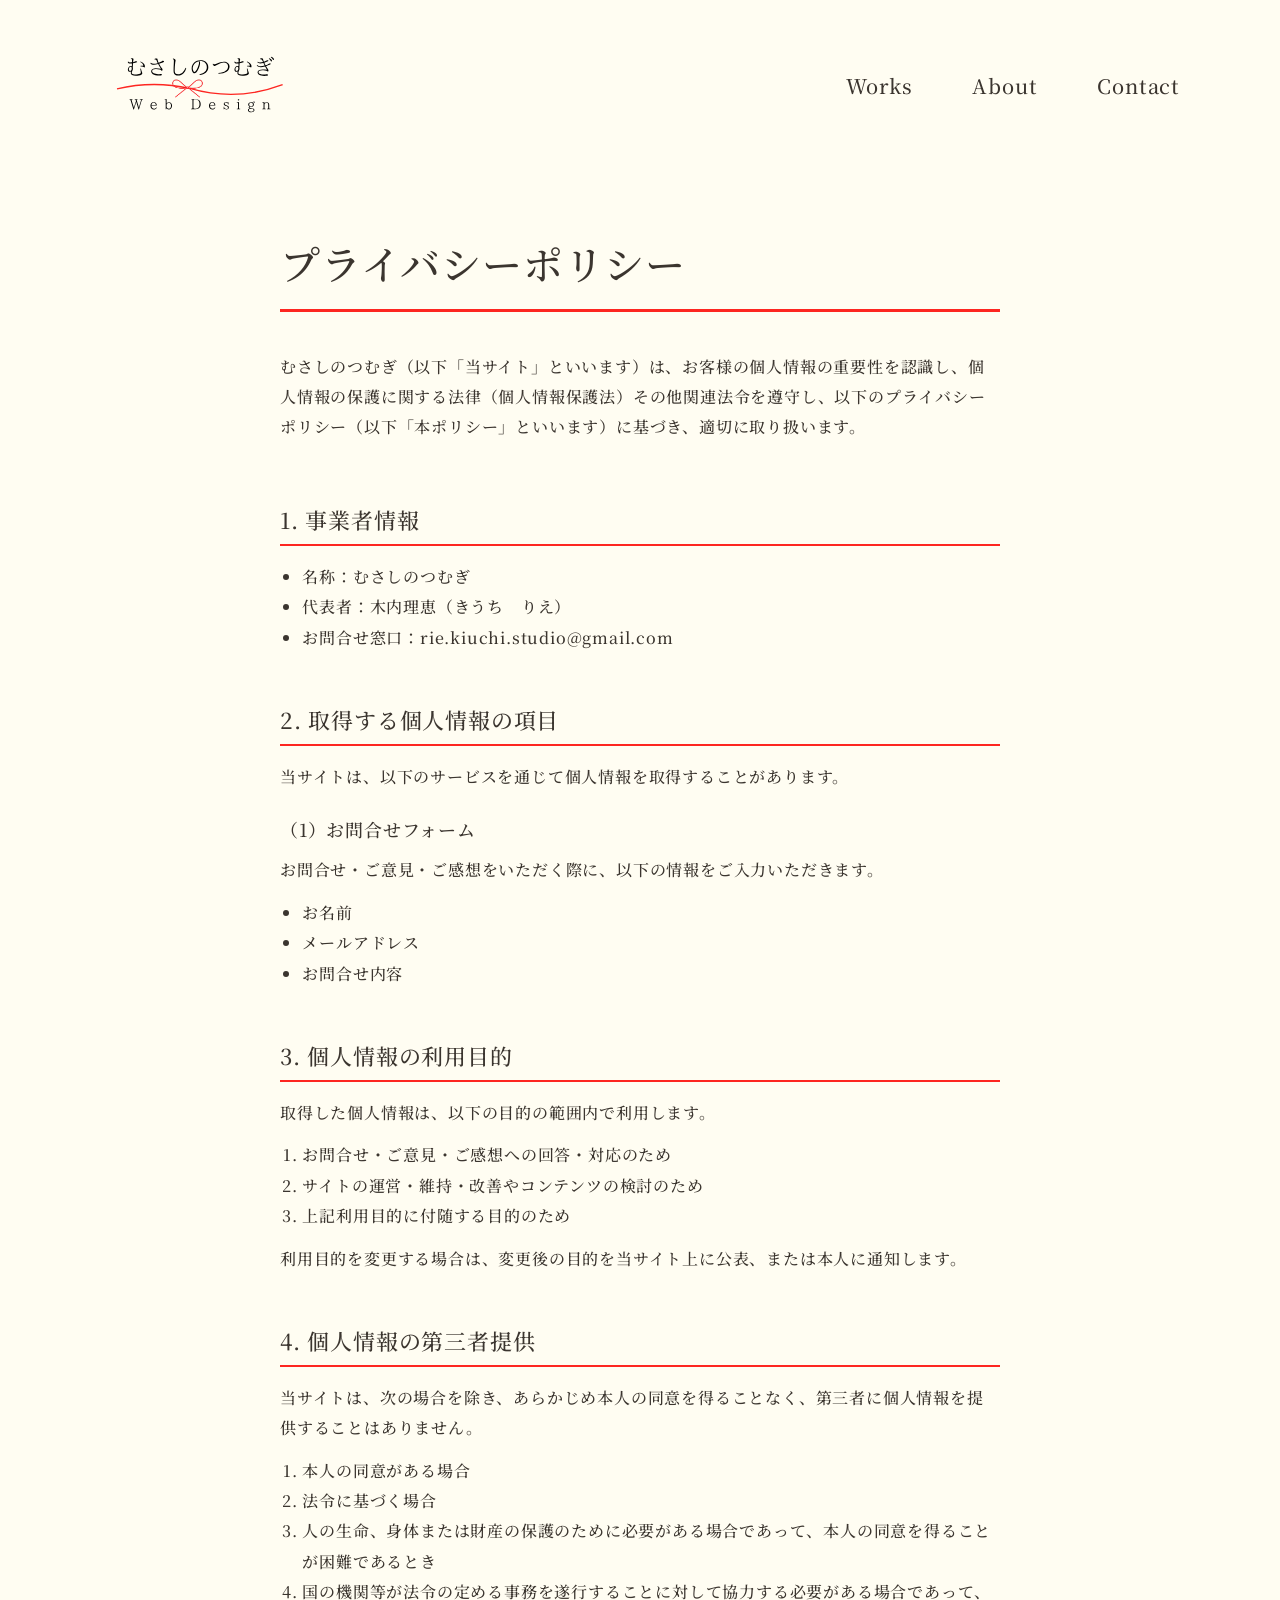
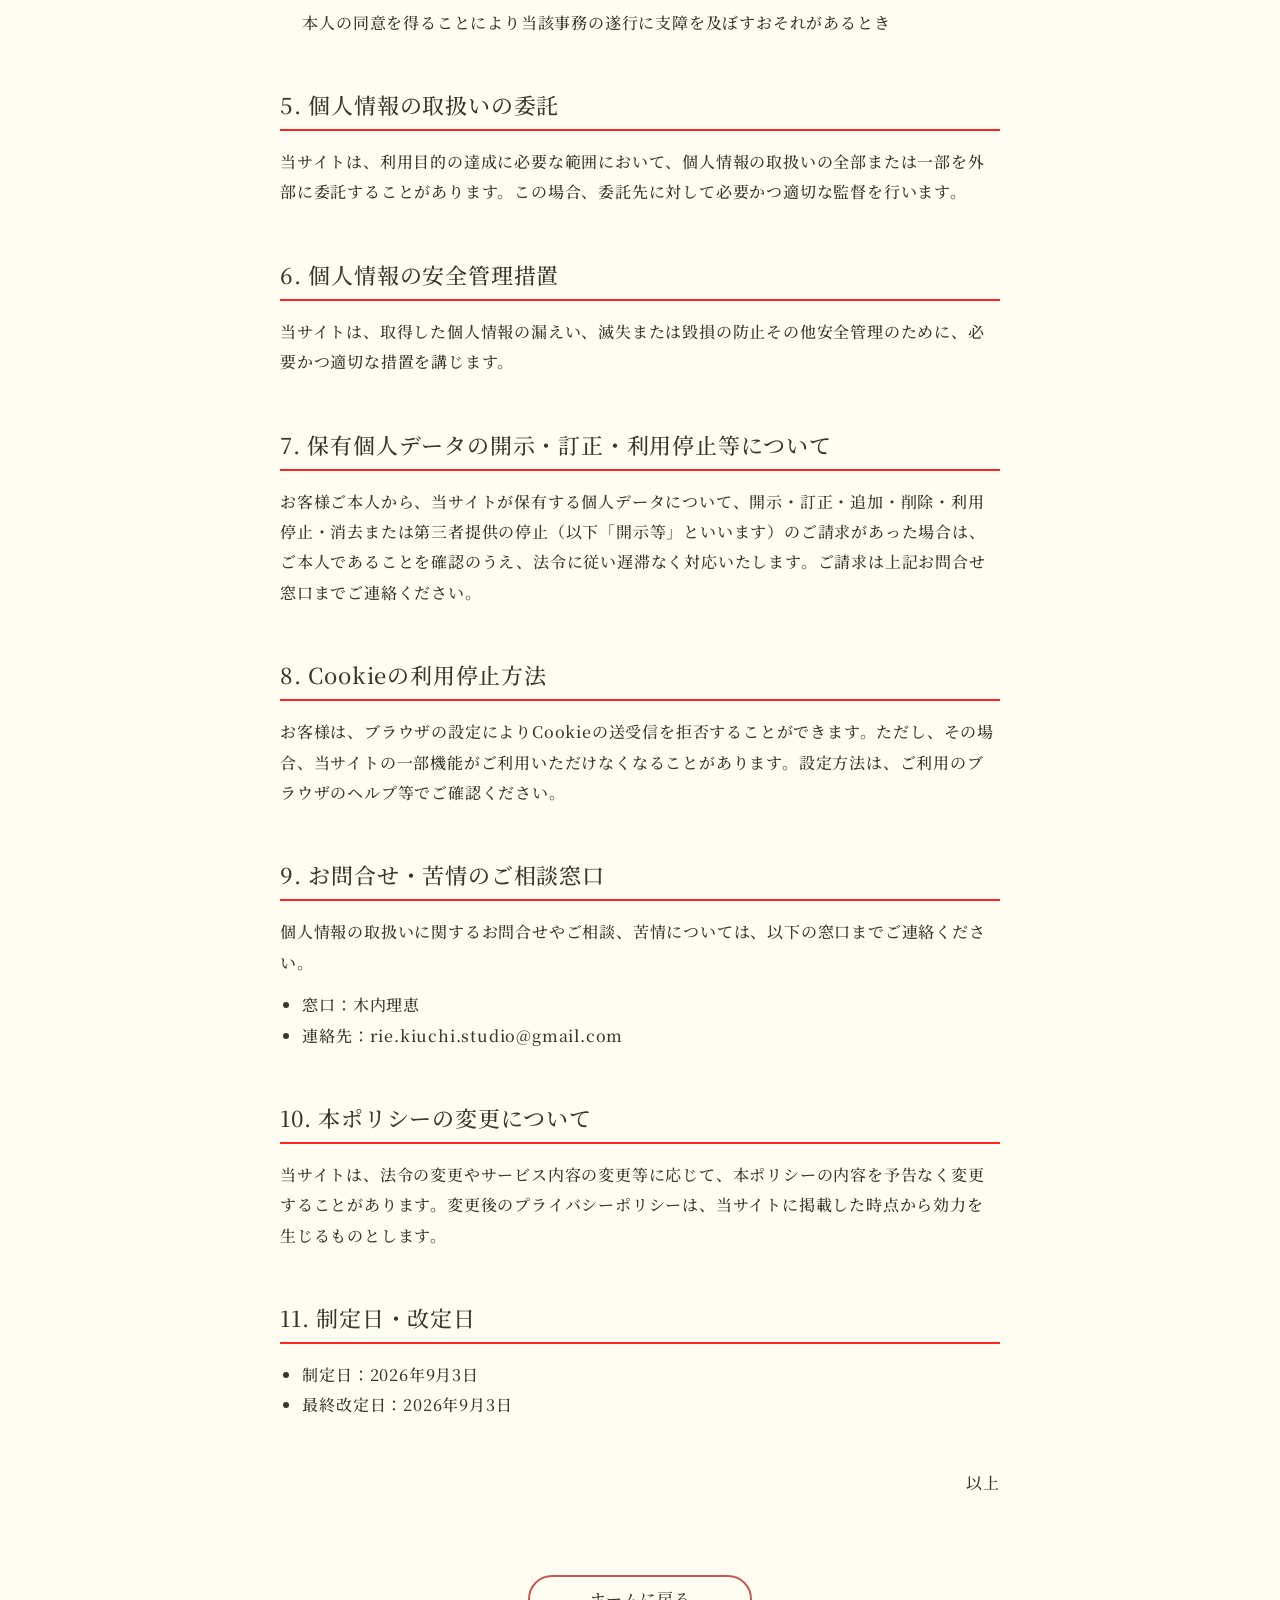
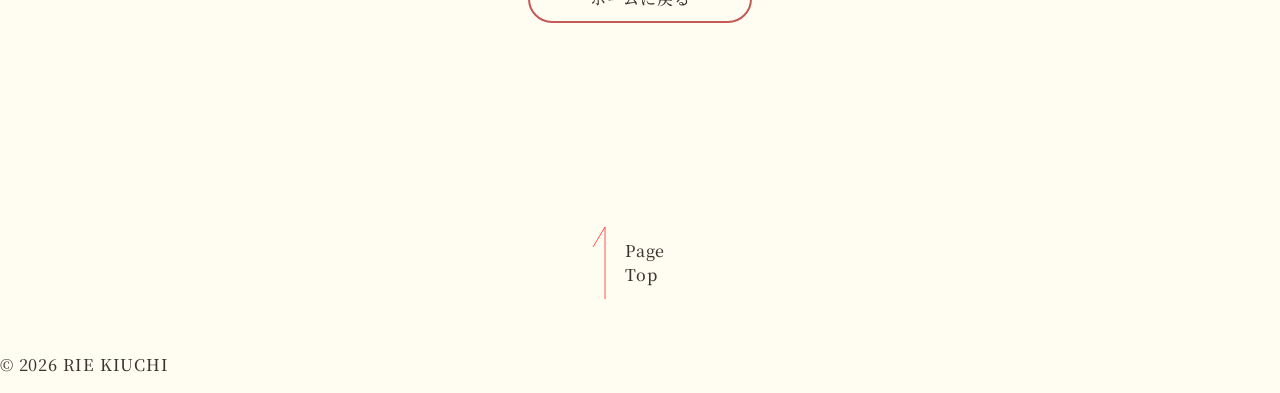
==== commit e2bcbb83: "フォントをタイトル Shippori Mincho、本文Noto serif JPに修正" ====
--- a/privacy/index.html
+++ b/privacy/index.html
@@ -3,6 +3,12 @@
   <head>
     <meta charset="UTF-8" />
     <meta name="viewport" content="width=device-width, initial-scale=1.0" />
+    <link rel="preconnect" href="https://fonts.googleapis.com" />
+    <link rel="preconnect" href="https://fonts.gstatic.com" crossorigin />
+    <link
+      href="https://fonts.googleapis.com/css2?family=Noto+Serif+JP:wght@400;500&display=swap"
+      rel="stylesheet"
+    />
     <link rel="stylesheet" href="../css/style.css" />
     <link rel="icon" href="../img/favicon.png" />
     <title>プライバシーポリシー｜むさしのつむぎ</title>
@@ -18,14 +24,14 @@
       </div>
 
       <!-- ナビゲーション -->
-      <nav id="navigation">
+      <nav id="navigation" class="global-nav">
         <ul>
           <li><a href="../index.html#works">Works</a></li>
           <li><a href="../index.html#about">About</a></li>
           <li><a href="../index.html#contact">Contact</a></li>
         </ul>
       </nav>
-      <button id="hamburger-button" type="button">
+      <button id="hamburger-button" class="hamburger" type="button">
         <span></span>
         <span></span>
         <span></span>
--- a/css/style.css
+++ b/css/style.css
@@ -2,14 +2,12 @@
   --body-color: #FFFDF2;
   --ribbon-color: #FD2621;
   --button-color: #C45A55;
-  --button-font-color: #ffffff;
   --text-color: #3B352F;
-  --figma-color: #B0D4E2;
-  --photoshop-color: #FCC0EA;
-  --wordpress-color: #a4e7cb;
-  --tag-bg-color: #ffffff;
+  --text-color-tool:#7a4b34;
+  --font-body: "Noto Serif JP", "Hiragino Mincho ProN", "Yu Mincho", serif;
+  --font-display: "Shippori Mincho", "Hiragino Mincho ProN", "Yu Mincho", serif; /* FV用 */
   --fontsize-button: 16px;
-  --thread-space: 100px; /* 糸のレーンを左に100px確保している */  
+  --thread-space: 100px; /* 糸のレーンを左に100px確保している */
   --thread-left: 40px; /* 糸が引かれている左からの位置*/
 }
 
@@ -21,15 +19,17 @@
     scroll-behavior: smooth;
 }
 
-h1,h2,h3 {
+h1, h2, h3, h4 {
     font-weight: 500;
 }
 
 body {
     color: var(--text-color);
     margin:0 auto;
-    font-family: "Hiragino Mincho ProN", "Shippori Mincho Regular", serif;
-    font-weight: 400;
+    font-family: var(--font-body);
+    font-weight: 500;
+    line-height: 1.5;
+    letter-spacing: 0.05em;
     background-color: var(--body-color);
 }
 
@@ -38,8 +38,9 @@
     color: var(--text-color);
 }
 
-a:hover {
-    opacity: 50%;
+a:hover,
+.button-design:hover { /* inputの送信ボタンはaではないので併記 */
+    opacity: 0.5;
 }
 
 .section-title {
@@ -54,12 +55,12 @@
 .ribbon-pc {
     position: absolute;
     left: 0px;
-    top: -20px;    
+    top: -20px;
     width: 80px;
     height: 50px;
     z-index: 5;
     opacity: 0;
-    transition: opacity 1s ease;     
+    transition: opacity 1s ease;
 }
 
 .ribbon-pc.scroll {
@@ -84,7 +85,6 @@
     margin-left: var(--thread-space);
 }
 
-
 /* 糸含む全体 */
 .page-wrapper {
     position: relative;
@@ -95,7 +95,7 @@
 /* 糸 */
 
 /* メインセクションの糸 */
-#thread-line-top {
+.thread-line-top {
     position: absolute;
     top: 80px;
     left: var(--thread-left);
@@ -109,7 +109,7 @@
     transition: transform 1.5s ease 0.5s;
 }
 
-#thread-line-top.scroll {
+.thread-line-top.scroll {
     transform: scaleY(1);
 }
 
@@ -131,12 +131,12 @@
 }
 
 /* 最後のセクションのみ糸を短く */
-#contact .thread-line {
+.thread-line--short {
     height: 100%;
 }
 
 /* ナビゲーション */
-#hamburger-button {
+.hamburger {
     display: none;
 }
 
@@ -157,27 +157,20 @@
     width: 100%;
 }
 
-#navigation ul {
+.global-nav ul {
     font-size: 20px;
     display: flex;
     padding-left: 0;
     column-gap: 60px;
 }
 
-#navigation li {
+.global-nav li {
     list-style: none;
 }
 
-#navigation a:hover {
-    /* text-decoration: underline; */
-    opacity: 50%;
-}
-
-
 /* Main Visual */
-#main-visual {
+.main-visual {
     position: relative;
-    /* height: 80vh; */
     height: clamp(600px, 80vh, 750px);
 }
 
@@ -186,12 +179,13 @@
 }
 
 .main-text {
-    position: relative; 
+    position: relative;
     font-size: 48px;
     z-index: 12;
     margin: 0;
     padding: 130px 0 0 0;
-    font-weight: 300;
+    font-family: var(--font-display);
+    font-weight: 400; /* Shippori Minchoは400が最細 */
 }
 
 .main-text > span {
@@ -202,8 +196,9 @@
     position: relative;
     padding: 24px 0 0 5px;
     z-index: 11;
-    font-size: 24px;   
-    font-weight: 300;
+    font-size: 24px;
+    font-family: var(--font-display);
+    font-weight: 400;
     line-height: 1.8;
 }
 
@@ -253,9 +248,8 @@
     font-size: 24px;
 }
 
-
 .my-name-s {
-    font-size: 16px;   
+    font-size: 16px;
 }
 
 /* Works */
@@ -302,6 +296,7 @@
 
 .card-tool {
     margin-bottom: 32px;
+    color: var(--text-color-tool);
 }
 
 .card-visit {
@@ -315,22 +310,7 @@
 }
 
 .tool-tag {
-    text-align: center;
-    border-radius: 4px;
     padding: 2px 16px;
-    background-color: var(--tag-bg-color);
-}
-
-.tool-figma {
-    border: 2px solid var(--figma-color);  
-}
-
-.tool-photoshop {
-    border: 2px solid var(--photoshop-color);
-}
-
-.tool-wordpress {
-    border: 1px solid var(--wordpress-color);
 }
 
 /* About */
@@ -359,17 +339,13 @@
     margin: 0;
 }
 
-#skill-grid {
+.skill-grid {
     display: grid;
     grid-template-columns: 120px 1fr;
     row-gap: 10px;
 }
 
 /* Contact */
-
-/* #contact-form {
-    display: none;
-} */
 
 .contact-table {
     width: 60%;
@@ -383,19 +359,19 @@
 }
 
 .table-title {
-    padding: 20px 0 10px 0;    
+    padding: 20px 0 10px 0;
 }
 
 .table-input {
     padding: 10px 0;
 }
 
-#yourname, #email {
+.form-input {
     width: 100%;
     height: 48px;
 }
 
-#message {
+.form-textarea {
     width: 100%;
     height: 220px;
 }
@@ -415,10 +391,6 @@
     text-decoration: none;
 }
 
-.button-design:hover{
-    opacity: 0.5;
-}
-
 .error-message {
     color: var(--ribbon-color);
 }
@@ -427,11 +399,6 @@
 .copyright {
     text-align: center;
     margin: 0 0 50px 0;
-}
-
-.privacy {
-    text-decoration: none;
-    color: var(--text-color);
 }
 
 .pagetop {
@@ -440,16 +407,10 @@
     height: 80px;
     width: 110px;
     margin: 100px auto 50px auto;
-    text-decoration: none;
-    color: var(--text-color);
 }
 
 .arrow {
     height: 100%;
-}
-
-.pagetop:hover {
-    opacity: 50%;
 }
 
 /* Privacy Policy */
@@ -507,19 +468,14 @@
     margin: 0 0 80px;
 }
 
-.policy-home-link {
-    display: inline-block;
-    color: inherit;
-}
-
 /* Thank You */
-#thankyou {
+.thankyou {
     width: 50%;
     margin: 200px auto 0 auto;
     text-align: center;
 }
 
-#thankyou .contents {
+.thankyou .contents {
     margin: 10px 0 50px 0;
 }
 
@@ -528,21 +484,6 @@
   position: absolute;
   left: -9999px;
 }
-
-@media (max-width: 767px) {
-    .policy-content {
-        padding: 40px 20px 80px;
-    }
-
-    .policy-title {
-        font-size: 28px;
-    }
-
-    .policy-heading {
-        font-size: 20px;
-    }
-}
-
 
 @media (max-width: 767px) {
     /* メニュー開いている間はスクロール禁止 */
@@ -561,19 +502,19 @@
     .header {
         margin: 20px auto;
         position: relative;
-        padding: 0 20px;     
+        padding: 0 20px;
     }
 
     .header-logo {
         width: 140px;
     }
 
-    #navigation {
+    .global-nav {
         display: none; /* 閉じている間は要素そのものを消し、クリック/フォーカスとも当たらないようにする */
         position: fixed;
     }
 
-    #navigation.is-opened {
+    .global-nav.is-opened {
         display: block;
         width: 100vw;
         height: 100vh;
@@ -582,7 +523,7 @@
         z-index: 20;
     }
 
-    #navigation ul {
+    .global-nav ul {
         flex-direction: column;
         align-items: center;
         gap: 50px;
@@ -596,11 +537,11 @@
         transition: 0.5s;
     }
 
-    #navigation.is-opened ul {
+    .global-nav.is-opened ul {
         transform: translateX(0);
     }
 
-    #hamburger-button {
+    .hamburger {
         display: flex;
         flex-direction: column;
         justify-content: space-between;
@@ -613,22 +554,22 @@
         z-index: 30;
     }
 
-    #hamburger-button span {
+    .hamburger span {
         width: 30px;
         height: 2px;
         background-color: var(--ribbon-color);
         transition: 0.3s;
     }
 
-    #hamburger-button.is-opened span:nth-of-type(1){
+    .hamburger.is-opened span:nth-of-type(1){
         transform: translateY(12px) rotate(45deg);
     }
 
-    #hamburger-button.is-opened span:nth-of-type(2){
+    .hamburger.is-opened span:nth-of-type(2){
         opacity: 0;
     }
 
-    #hamburger-button.is-opened span:nth-of-type(3){
+    .hamburger.is-opened span:nth-of-type(3){
         transform: translateY(-12px) rotate(-45deg);
     }
 
@@ -649,13 +590,13 @@
         display: block;
         position: absolute;
         left: -20px;
-        top: 30px;    
+        top: 30px;
         width: 40px;
         height: 25px;
-        z-index: 5;      
-    }
-
-    /* Main Visual */    
+        z-index: 5;
+    }
+
+    /* Main Visual */
     .main-message {
         width: 100%;
         padding-left: 60px;
@@ -679,16 +620,15 @@
         display: none;
     }
 
-    #thread-line-top {
+    .thread-line-top {
         height: 350px;
-        width: 1px;
     }
 
     /* SP側のリボンは、Section titleを親とする*/
     .ribbon-pc {
-        display: none;      
-    }
-    
+        display: none;
+    }
+
     /* Message */
     .message-area {
         grid-template-columns: 1fr;
@@ -748,16 +688,6 @@
         width: 100%;
     }
 
-    .about-text > h2 {
-        margin: 0;
-    }
-
-    .skill-title {
-        display: inline-block;
-        width: 120px;
-    }
-
-    
     /* Contact */
     /* 左右の余白は共通の.thread-contentのpaddingに任せる */
 
@@ -765,4 +695,16 @@
         width: 80%;
     }
 
+    /* プライバシーポリシー */
+    .policy-content {
+        padding: 40px 20px 80px;
+    }
+
+    .policy-title {
+        font-size: 28px;
+    }
+
+    .policy-heading {
+        font-size: 20px;
+    }
 }
